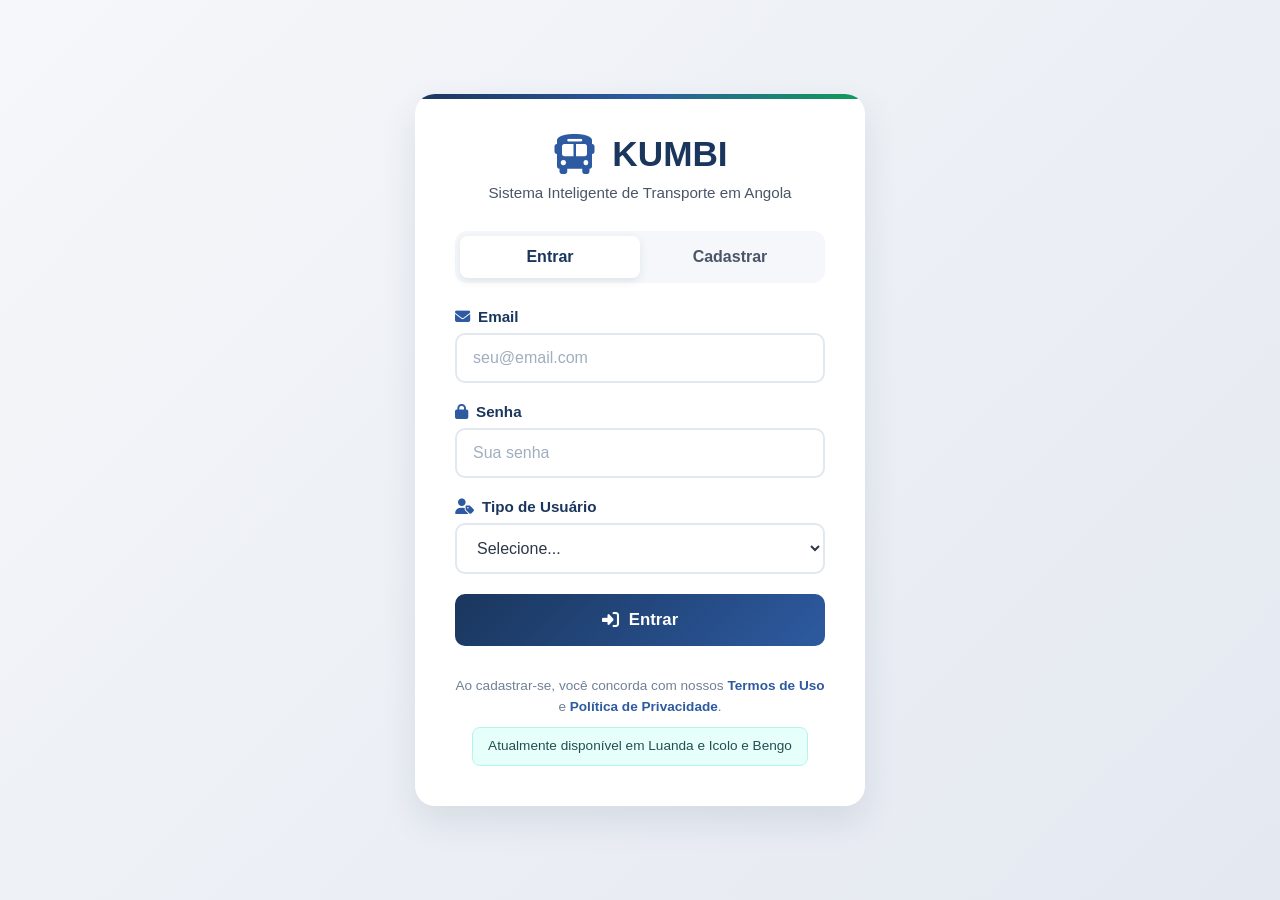
==== frontend/html/index.html @ 6035ec3e "Docs actualizados Algumas alterações, quanto ao css." ====
<!DOCTYPE html>
<html lang="pt">
<head>
    <meta charset="UTF-8">
    <meta name="viewport" content="width=device-width, initial-scale=1.0">
    <title>KUMBI - Sistema de Transporte</title>
    <link rel="stylesheet" href="../css/auth.css">
    <link rel="stylesheet" href="https://cdnjs.cloudflare.com/ajax/libs/font-awesome/6.4.0/css/all.min.css">
</head>
<body>
    <div class="auth-container">
        <div class="auth-header">
            <div class="logo">
                <i class="fas fa-bus"></i>
                <h1>KUMBI</h1>
            </div>
            <p>Sistema Inteligente de Transporte em Angola</p>
        </div>

        <div class="auth-tabs">
            <button class="tab-btn active" data-tab="login">Entrar</button>
            <button class="tab-btn" data-tab="register">Cadastrar</button>
        </div>

        <!-- Formulário de Login -->
        <form id="loginForm" class="auth-form active">
            <div class="form-group">
                <label for="loginEmail"><i class="fas fa-envelope"></i> Email</label>
                <input type="email" id="loginEmail" placeholder="seu@email.com" required>
            </div>
            
            <div class="form-group">
                <label for="loginPassword"><i class="fas fa-lock"></i> Senha</label>
                <input type="password" id="loginPassword" placeholder="Sua senha" required>
            </div>

            <div class="form-group">
                <label for="userType"><i class="fas fa-user-tag"></i> Tipo de Usuário</label>
                <select id="userType" required>
                    <option value="">Selecione...</option>
                    <option value="passageiro">Passageiro</option>
                    <option value="motorista">Motorista</option>
                    <option value="empresa">Empresa</option>
                </select>
            </div>

            <button type="submit" class="btn-primary">
                <i class="fas fa-sign-in-alt"></i> Entrar
            </button>
        </form>

        <!-- Formulário de Cadastro -->
        <form id="registerForm" class="auth-form">
            <div class="form-group">
                <label for="regName"><i class="fas fa-user"></i> Nome Completo</label>
                <input type="text" id="regName" placeholder="Seu nome completo" required>
            </div>

            <div class="form-group">
                <label for="regEmail"><i class="fas fa-envelope"></i> Email</label>
                <input type="email" id="regEmail" placeholder="seu@email.com" required>
            </div>

            <div class="form-group">
                <label for="regPhone"><i class="fas fa-phone"></i> Telefone</label>
                <input type="tel" id="regPhone" placeholder="+244 XXX XXX XXX" required>
            </div>

            <div class="form-group">
                <label for="regPassword"><i class="fas fa-lock"></i> Senha</label>
                <input type="password" id="regPassword" placeholder="Mínimo 8 caracteres" required>
            </div>

            <div class="form-group">
                <label for="regUserType"><i class="fas fa-user-tag"></i> Sou um:</label>
                <select id="regUserType" required onchange="toggleRegistrationFields()">
                    <option value="">Selecione...</option>
                    <option value="passageiro">Passageiro</option>
                    <option value="motorista">Motorista</option>
                    <option value="empresa">Empresa</option>
                </select>
            </div>

            <!-- Campos específicos para Motorista -->
            <div id="motoristaFields" class="extra-fields" style="display: none;">
                <div class="form-group">
                    <label for="regCartaConducao"><i class="fas fa-id-card"></i> Carta de Condução</label>
                    <input type="text" id="regCartaConducao" placeholder="Número da carta">
                </div>
                <div class="form-group">
                    <label for="regEmpresa"><i class="fas fa-building"></i> Empresa Vinculada</label>
                    <input type="text" id="regEmpresa" placeholder="Nome da empresa">
                </div>
            </div>

            <!-- Campos específicos para Empresa -->
            <div id="empresaFields" class="extra-fields" style="display: none;">
                <div class="form-group">
                    <label for="regNIF"><i class="fas fa-file-invoice"></i> NIF da Empresa</label>
                    <input type="text" id="regNIF" placeholder="Número de Identificação Fiscal">
                </div>
                <div class="form-group">
                    <label for="regEndereco"><i class="fas fa-map-marker-alt"></i> Endereço</label>
                    <input type="text" id="regEndereco" placeholder="Endereço da empresa">
                </div>
            </div>

            <button type="submit" class="btn-primary">
                <i class="fas fa-user-plus"></i> Criar Conta
            </button>
        </form>

        <div class="auth-footer">
            <p>Ao cadastrar-se, você concorda com nossos <a href="./index5.html">Termos de Uso</a> e <a href="#">Política de Privacidade</a>.</p>
            <p class="map-note">Atualmente disponível em Luanda e Icolo e Bengo</p>
        </div>
    </div>

    <script src="../js/auth.js"></script>
</body>
</html>
---- frontend/css/auth.css ----
* {
    margin: 0;
    padding: 0;
    box-sizing: border-box;
    font-family: 'Segoe UI', Tahoma, Geneva, Verdana, sans-serif;
}

body {
    background: linear-gradient(135deg, #F5F7FA 0%, #E4E8F0 100%);
    min-height: 100vh;
    display: flex;
    justify-content: center;
    align-items: center;
    padding: 20px;
}

.auth-container {
    background: white;
    border-radius: 20px;
    box-shadow: 0 15px 35px rgba(26, 54, 93, 0.1);
    width: 100%;
    max-width: 450px;
    padding: 40px;
    position: relative;
    overflow: hidden;
}

.auth-container::before {
    content: '';
    position: absolute;
    top: 0;
    left: 0;
    right: 0;
    height: 5px;
    background: linear-gradient(90deg, #1A365D 0%, #2D5AA0 50%, #0F9D58 100%);
}

.auth-header {
    text-align: center;
    margin-bottom: 30px;
}

.logo {
    display: flex;
    align-items: center;
    justify-content: center;
    gap: 15px;
    margin-bottom: 10px;
}

.logo i {
    font-size: 2.5rem;
    color: #2D5AA0;
}

.logo h1 {
    color: #1A365D;
    font-size: 2.2rem;
    font-weight: 700;
}

.auth-header p {
    color: #4A5568;
    font-size: 0.95rem;
}

.auth-tabs {
    display: flex;
    background: #F5F7FA;
    border-radius: 12px;
    padding: 5px;
    margin-bottom: 25px;
}

.tab-btn {
    flex: 1;
    padding: 12px;
    border: none;
    background: transparent;
    color: #4A5568;
    font-weight: 600;
    font-size: 1rem;
    cursor: pointer;
    border-radius: 8px;
    transition: all 0.3s ease;
}

.tab-btn.active {
    background: white;
    color: #1A365D;
    box-shadow: 0 3px 10px rgba(26, 54, 93, 0.1);
}

.auth-form {
    display: none;
    animation: fadeIn 0.5s ease;
}

.auth-form.active {
    display: block;
}

@keyframes fadeIn {
    from { opacity: 0; transform: translateY(10px); }
    to { opacity: 1; transform: translateY(0); }
}

.form-group {
    margin-bottom: 20px;
}

.form-group label {
    display: flex;
    align-items: center;
    gap: 8px;
    color: #1A365D;
    font-weight: 600;
    margin-bottom: 8px;
    font-size: 0.95rem;
}

.form-group label i {
    color: #2D5AA0;
}

.form-group input,
.form-group select {
    width: 100%;
    padding: 14px 16px;
    border: 2px solid #E2E8F0;
    border-radius: 10px;
    font-size: 1rem;
    color: #2D3748;
    transition: all 0.3s ease;
    background: white;
}

.form-group input:focus,
.form-group select:focus {
    outline: none;
    border-color: #2D5AA0;
    box-shadow: 0 0 0 3px rgba(45, 90, 160, 0.1);
}

.form-group input::placeholder {
    color: #A0AEC0;
}

.btn-primary {
    width: 100%;
    padding: 16px;
    background: linear-gradient(135deg, #1A365D 0%, #2D5AA0 100%);
    color: white;
    border: none;
    border-radius: 10px;
    font-size: 1.05rem;
    font-weight: 600;
    cursor: pointer;
    display: flex;
    align-items: center;
    justify-content: center;
    gap: 10px;
    transition: all 0.3s ease;
    margin-top: 10px;
}

.btn-primary:hover {
    background: linear-gradient(135deg, #2D5AA0 0%, #1A365D 100%);
    transform: translateY(-2px);
    box-shadow: 0 7px 15px rgba(26, 54, 93, 0.2);
}

.extra-fields {
    background: #F8FAFC;
    padding: 20px;
    border-radius: 10px;
    margin: 15px 0;
    border-left: 4px solid #0F9D58;
}

.auth-footer {
    margin-top: 30px;
    text-align: center;
    color: #718096;
    font-size: 0.85rem;
    line-height: 1.5;
}

.auth-footer a {
    color: #2D5AA0;
    text-decoration: none;
    font-weight: 600;
}

.auth-footer a:hover {
    text-decoration: underline;
}

.map-note {
    margin-top: 10px;
    padding: 8px 15px;
    background: #E6FFFA;
    color: #234E52;
    border-radius: 8px;
    display: inline-block;
    font-weight: 500;
    border: 1px solid #B2F5EA;
}

/* Responsividade */
@media (max-width: 500px) {
    .auth-container {
        padding: 30px 20px;
    }
    
    .logo h1 {
        font-size: 1.8rem;
    }
}
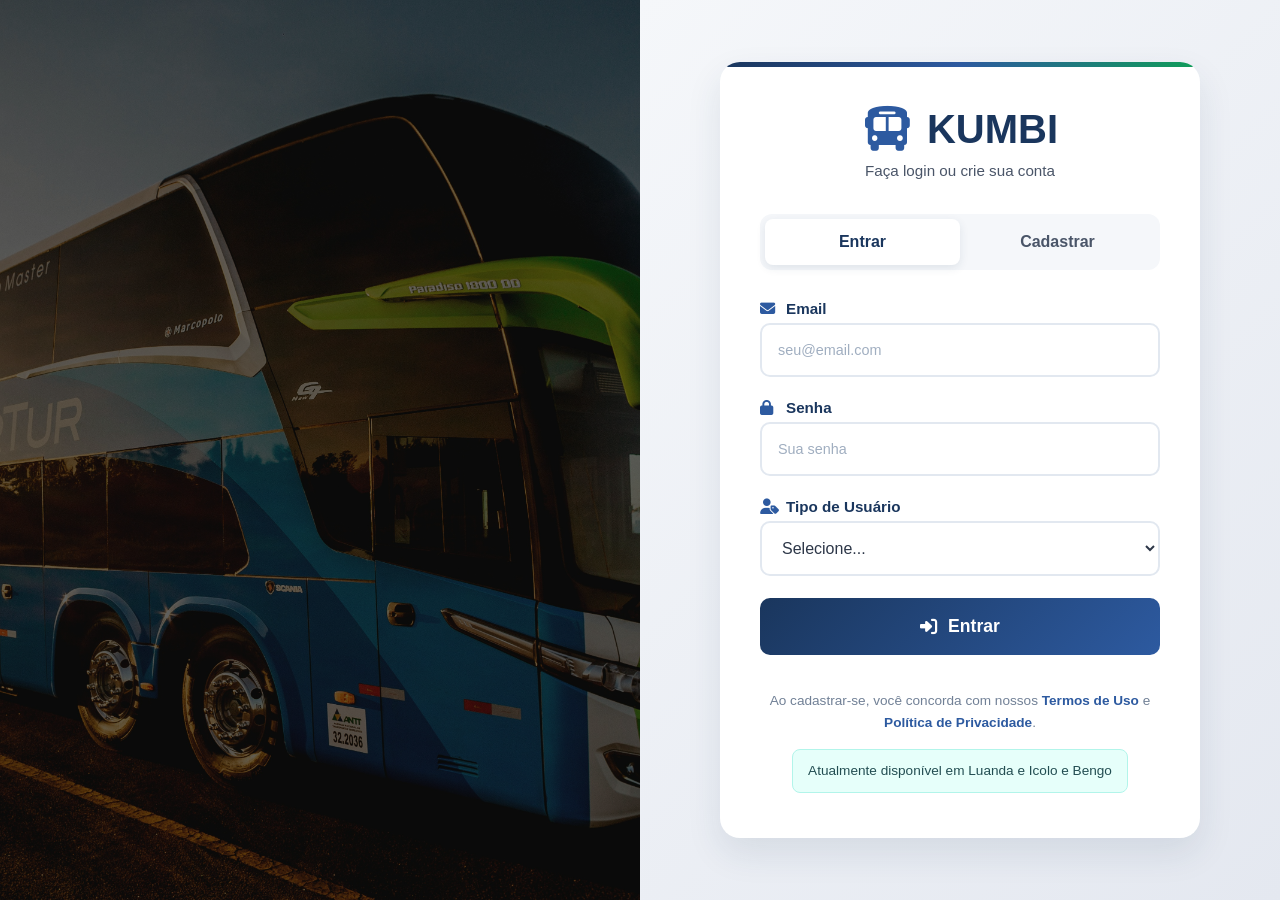
==== commit 7900a260: "Actualizei" ====
--- a/frontend/html/index.html
+++ b/frontend/html/index.html
@@ -1,121 +1,192 @@
 <!DOCTYPE html>
 <html lang="pt">
+
 <head>
     <meta charset="UTF-8">
-    <meta name="viewport" content="width=device-width, initial-scale=1.0">
+    <meta name="viewport" content="width=device-width, initial-scale=1.0, maximum-scale=1.0, user-scalable=yes">
     <title>KUMBI - Sistema de Transporte</title>
-    <link rel="stylesheet" href="../css/auth.css">
     <link rel="stylesheet" href="https://cdnjs.cloudflare.com/ajax/libs/font-awesome/6.4.0/css/all.min.css">
+<link rel="stylesheet" href="/frontend/css/auth.css">
 </head>
+
 <body>
-    <div class="auth-container">
-        <div class="auth-header">
-            <div class="logo">
-                <i class="fas fa-bus"></i>
-                <h1>KUMBI</h1>
-            </div>
-            <p>Sistema Inteligente de Transporte em Angola</p>
-        </div>
+    <!-- Box da Imagem - lado esquerdo -->
+    <div class="image-box">
+       
+    </div>
 
-        <div class="auth-tabs">
-            <button class="tab-btn active" data-tab="login">Entrar</button>
-            <button class="tab-btn" data-tab="register">Cadastrar</button>
-        </div>
-
-        <!-- Formulário de Login -->
-        <form id="loginForm" class="auth-form active">
-            <div class="form-group">
-                <label for="loginEmail"><i class="fas fa-envelope"></i> Email</label>
-                <input type="email" id="loginEmail" placeholder="seu@email.com" required>
-            </div>
-            
-            <div class="form-group">
-                <label for="loginPassword"><i class="fas fa-lock"></i> Senha</label>
-                <input type="password" id="loginPassword" placeholder="Sua senha" required>
+    <!-- Box do Login/Cadastro - lado direito -->
+    <div class="auth-box">
+        <div class="auth-container">
+            <div class="auth-header">
+                <div class="logo">
+                    <i class="fas fa-bus"></i>
+                    <h1>KUMBI</h1>
+                </div>
+                <p>Faça login ou crie sua conta</p>
             </div>
 
-            <div class="form-group">
-                <label for="userType"><i class="fas fa-user-tag"></i> Tipo de Usuário</label>
-                <select id="userType" required>
-                    <option value="">Selecione...</option>
-                    <option value="passageiro">Passageiro</option>
-                    <option value="motorista">Motorista</option>
-                    <option value="empresa">Empresa</option>
-                </select>
+            <div class="auth-tabs">
+                <button class="tab-btn active" data-tab="login">Entrar</button>
+                <button class="tab-btn" data-tab="register">Cadastrar</button>
             </div>
 
-            <button type="submit" class="btn-primary">
-                <i class="fas fa-sign-in-alt"></i> Entrar
-            </button>
-        </form>
+            <!-- Formulário de Login -->
+            <form id="loginForm" class="auth-form active">
+                <div class="form-group">
+                    <label for="loginEmail"><i class="fas fa-envelope"></i> Email</label>
+                    <input type="email" id="loginEmail" placeholder="seu@email.com" required>
+                </div>
 
-        <!-- Formulário de Cadastro -->
-        <form id="registerForm" class="auth-form">
-            <div class="form-group">
-                <label for="regName"><i class="fas fa-user"></i> Nome Completo</label>
-                <input type="text" id="regName" placeholder="Seu nome completo" required>
+                <div class="form-group">
+                    <label for="loginPassword"><i class="fas fa-lock"></i> Senha</label>
+                    <input type="password" id="loginPassword" placeholder="Sua senha" required>
+                </div>
+
+                <div class="form-group">
+                    <label for="userType"><i class="fas fa-user-tag"></i> Tipo de Usuário</label>
+                    <select id="userType" required>
+                        <option value="">Selecione...</option>
+                        <option value="passageiro">Passageiro</option>
+                        <option value="motorista">Motorista</option>
+                        <option value="empresa">Empresa</option>
+                    </select>
+                </div>
+
+                <button type="submit" class="btn-primary">
+                    <i class="fas fa-sign-in-alt"></i> Entrar
+                </button>
+            </form>
+
+            <!-- Formulário de Cadastro -->
+            <form id="registerForm" class="auth-form">
+                <div class="form-group">
+                    <label for="regName"><i class="fas fa-user"></i> Nome Completo</label>
+                    <input type="text" id="regName" placeholder="Seu nome completo" required>
+                </div>
+
+                <div class="form-group">
+                    <label for="regEmail"><i class="fas fa-envelope"></i> Email</label>
+                    <input type="email" id="regEmail" placeholder="seu@email.com" required>
+                </div>
+
+                <div class="form-group">
+                    <label for="regPhone"><i class="fas fa-phone"></i> Telefone</label>
+                    <input type="tel" id="regPhone" placeholder="+244 XXX XXX XXX" required>
+                </div>
+
+                <div class="form-group">
+                    <label for="regPassword"><i class="fas fa-lock"></i> Senha</label>
+                    <input type="password" id="regPassword" placeholder="Mínimo 8 caracteres" required>
+                </div>
+
+                <div class="form-group">
+                    <label for="regUserType"><i class="fas fa-user-tag"></i> Sou um:</label>
+                    <select id="regUserType" required onchange="toggleRegistrationFields()">
+                        <option value="">Selecione...</option>
+                        <option value="passageiro">Passageiro</option>
+                        <option value="motorista">Motorista</option>
+                        <option value="empresa">Empresa</option>
+                    </select>
+                </div>
+
+                <!-- Campos específicos para Motorista -->
+                <div id="motoristaFields" class="extra-fields" style="display: none;">
+                    <div class="form-group">
+                        <label for="regCartaConducao"><i class="fas fa-id-card"></i> Carta de Condução</label>
+                        <input type="text" id="regCartaConducao" placeholder="Número da carta">
+                    </div>
+                    <div class="form-group">
+                        <label for="regEmpresa"><i class="fas fa-building"></i> Empresa Vinculada</label>
+                        <input type="text" id="regEmpresa" placeholder="Nome da empresa">
+                    </div>
+                </div>
+
+                <!-- Campos específicos para Empresa -->
+                <div id="empresaFields" class="extra-fields" style="display: none;">
+                    <div class="form-group">
+                        <label for="regNIF"><i class="fas fa-file-invoice"></i> NIF da Empresa</label>
+                        <input type="text" id="regNIF" placeholder="Número de Identificação Fiscal">
+                    </div>
+                    <div class="form-group">
+                        <label for="regEndereco"><i class="fas fa-map-marker-alt"></i> Endereço</label>
+                        <input type="text" id="regEndereco" placeholder="Endereço da empresa">
+                    </div>
+                </div>
+
+                <button type="submit" class="btn-primary">
+                    <i class="fas fa-user-plus"></i> Criar Conta
+                </button>
+            </form>
+
+            <div class="auth-footer">
+                <p>Ao cadastrar-se, você concorda com nossos <a href="./index5.html">Termos de Uso</a> e <a
+                        href="#">Política de Privacidade</a>.</p>
+                <p class="map-note">Atualmente disponível em Luanda e Icolo e Bengo</p>
             </div>
-
-            <div class="form-group">
-                <label for="regEmail"><i class="fas fa-envelope"></i> Email</label>
-                <input type="email" id="regEmail" placeholder="seu@email.com" required>
-            </div>
-
-            <div class="form-group">
-                <label for="regPhone"><i class="fas fa-phone"></i> Telefone</label>
-                <input type="tel" id="regPhone" placeholder="+244 XXX XXX XXX" required>
-            </div>
-
-            <div class="form-group">
-                <label for="regPassword"><i class="fas fa-lock"></i> Senha</label>
-                <input type="password" id="regPassword" placeholder="Mínimo 8 caracteres" required>
-            </div>
-
-            <div class="form-group">
-                <label for="regUserType"><i class="fas fa-user-tag"></i> Sou um:</label>
-                <select id="regUserType" required onchange="toggleRegistrationFields()">
-                    <option value="">Selecione...</option>
-                    <option value="passageiro">Passageiro</option>
-                    <option value="motorista">Motorista</option>
-                    <option value="empresa">Empresa</option>
-                </select>
-            </div>
-
-            <!-- Campos específicos para Motorista -->
-            <div id="motoristaFields" class="extra-fields" style="display: none;">
-                <div class="form-group">
-                    <label for="regCartaConducao"><i class="fas fa-id-card"></i> Carta de Condução</label>
-                    <input type="text" id="regCartaConducao" placeholder="Número da carta">
-                </div>
-                <div class="form-group">
-                    <label for="regEmpresa"><i class="fas fa-building"></i> Empresa Vinculada</label>
-                    <input type="text" id="regEmpresa" placeholder="Nome da empresa">
-                </div>
-            </div>
-
-            <!-- Campos específicos para Empresa -->
-            <div id="empresaFields" class="extra-fields" style="display: none;">
-                <div class="form-group">
-                    <label for="regNIF"><i class="fas fa-file-invoice"></i> NIF da Empresa</label>
-                    <input type="text" id="regNIF" placeholder="Número de Identificação Fiscal">
-                </div>
-                <div class="form-group">
-                    <label for="regEndereco"><i class="fas fa-map-marker-alt"></i> Endereço</label>
-                    <input type="text" id="regEndereco" placeholder="Endereço da empresa">
-                </div>
-            </div>
-
-            <button type="submit" class="btn-primary">
-                <i class="fas fa-user-plus"></i> Criar Conta
-            </button>
-        </form>
-
-        <div class="auth-footer">
-            <p>Ao cadastrar-se, você concorda com nossos <a href="./index5.html">Termos de Uso</a> e <a href="#">Política de Privacidade</a>.</p>
-            <p class="map-note">Atualmente disponível em Luanda e Icolo e Bengo</p>
         </div>
     </div>
 
-    <script src="../js/auth.js"></script>
+    <script>
+        // Função para alternar entre as abas de login e cadastro
+        document.querySelectorAll('.tab-btn').forEach(btn => {
+            btn.addEventListener('click', function () {
+                // Remove active de todos os botões e forms
+                document.querySelectorAll('.tab-btn').forEach(b => b.classList.remove('active'));
+                document.querySelectorAll('.auth-form').forEach(f => f.classList.remove('active'));
+
+                // Adiciona active no botão clicado
+                this.classList.add('active');
+
+                // Mostra o form correspondente
+                const tab = this.dataset.tab;
+                if (tab === 'login') {
+                    document.getElementById('loginForm').classList.add('active');
+                } else {
+                    document.getElementById('registerForm').classList.add('active');
+                }
+            });
+        });
+
+        // Função para mostrar/esconder campos específicos no cadastro
+        window.toggleRegistrationFields = function () {
+            const userType = document.getElementById('regUserType').value;
+            const motoristaFields = document.getElementById('motoristaFields');
+            const empresaFields = document.getElementById('empresaFields');
+
+            motoristaFields.style.display = 'none';
+            empresaFields.style.display = 'none';
+
+            if (userType === 'motorista') {
+                motoristaFields.style.display = 'block';
+            } else if (userType === 'empresa') {
+                empresaFields.style.display = 'block';
+            }
+        };
+
+        // Prevenir envio dos formulários para demonstração
+        document.getElementById('loginForm').addEventListener('submit', function (e) {
+            e.preventDefault();
+            alert('Funcionalidade de login em desenvolvimento!');
+        });
+
+        document.getElementById('registerForm').addEventListener('submit', function (e) {
+            e.preventDefault();
+            alert('Funcionalidade de cadastro em desenvolvimento!');
+        });
+
+        // Ajuste dinâmico para diferentes orientações
+        function handleOrientationChange() {
+            if (window.innerHeight < 500 && window.innerWidth > window.innerHeight) {
+                document.body.style.flexDirection = 'row';
+            } else if (window.innerWidth <= 768) {
+                document.body.style.flexDirection = 'column';
+            }
+        }
+
+        window.addEventListener('resize', handleOrientationChange);
+        window.addEventListener('orientationchange', handleOrientationChange);
+    </script>
 </body>
-</html>
+
+</html>
--- a/frontend/css/auth.css
+++ b/frontend/css/auth.css
@@ -6,12 +6,92 @@
 }
 
 body {
+    min-height: 100vh;
+    display: flex;
+    flex-wrap: wrap;
+}
+
+/* Box da Imagem - lado esquerdo (50% da tela) */
+.image-box {
+    width: 50%;
+    height: 100vh;
+    position: relative;
+    background: linear-gradient(rgba(0, 0, 0, 0.6), rgba(0, 0, 0, 0.6)), url('/image/onibusKumbi.jpg');
+    background-size: cover;
+    background-position: center;
+    background-repeat: no-repeat;
+    display: flex;
+    align-items: center;
+    justify-content: center;
+    padding: 40px;
+    position: sticky;
+    top: 0;
+}
+
+.image-content {
+    color: white;
+    max-width: 500px;
+    z-index: 2;
+    width: 100%;
+}
+
+.image-content h2 {
+    font-size: clamp(2rem, 5vw, 3.5rem);
+    margin-bottom: 20px;
+    font-weight: 700;
+    text-shadow: 2px 2px 4px rgba(0, 0, 0, 0.3);
+    line-height: 1.2;
+}
+
+.image-content p {
+    font-size: clamp(1rem, 2vw, 1.3rem);
+    margin-bottom: 30px;
+    line-height: 1.6;
+    opacity: 0.95;
+    text-shadow: 1px 1px 2px rgba(0, 0, 0, 0.3);
+}
+
+.image-features {
+    display: flex;
+    flex-direction: column;
+    gap: 15px;
+}
+
+.image-features span {
+    display: flex;
+    align-items: center;
+    gap: 15px;
+    font-size: clamp(0.9rem, 1.5vw, 1.1rem);
+    background: rgba(255, 255, 255, 0.1);
+    padding: clamp(10px, 2vh, 15px) clamp(15px, 3vw, 20px);
+    border-radius: 10px;
+    backdrop-filter: blur(5px);
+    border: 1px solid rgba(255, 255, 255, 0.2);
+    transition: transform 0.3s ease;
+}
+
+.image-features span:hover {
+    transform: translateX(10px);
+    background: rgba(255, 255, 255, 0.2);
+}
+
+.image-features i {
+    width: 25px;
+    color: #0F9D58;
+    font-size: 1.2rem;
+    flex-shrink: 0;
+}
+
+/* Box do Login/Cadastro - lado direito (50% da tela) */
+.auth-box {
+    width: 50%;
+    min-height: 100vh;
     background: linear-gradient(135deg, #F5F7FA 0%, #E4E8F0 100%);
-    min-height: 100vh;
-    display: flex;
+    display: flex;
+    align-items: center;
     justify-content: center;
-    align-items: center;
-    padding: 20px;
+    padding: 30px 20px;
+    overflow-y: auto;
 }
 
 .auth-container {
@@ -19,10 +99,11 @@
     border-radius: 20px;
     box-shadow: 0 15px 35px rgba(26, 54, 93, 0.1);
     width: 100%;
-    max-width: 450px;
-    padding: 40px;
+    max-width: 480px;
+    padding: clamp(25px, 5vw, 45px) clamp(20px, 4vw, 40px);
     position: relative;
     overflow: hidden;
+    margin: auto;
 }
 
 .auth-container::before {
@@ -37,31 +118,32 @@
 
 .auth-header {
     text-align: center;
-    margin-bottom: 30px;
+    margin-bottom: clamp(20px, 4vh, 35px);
 }
 
 .logo {
     display: flex;
     align-items: center;
     justify-content: center;
-    gap: 15px;
+    gap: clamp(10px, 2vw, 15px);
     margin-bottom: 10px;
+    flex-wrap: wrap;
 }
 
 .logo i {
-    font-size: 2.5rem;
+    font-size: clamp(2rem, 5vw, 2.8rem);
     color: #2D5AA0;
 }
 
 .logo h1 {
     color: #1A365D;
-    font-size: 2.2rem;
+    font-size: clamp(1.8rem, 4vw, 2.5rem);
     font-weight: 700;
 }
 
 .auth-header p {
     color: #4A5568;
-    font-size: 0.95rem;
+    font-size: clamp(0.85rem, 2vw, 0.95rem);
 }
 
 .auth-tabs {
@@ -69,20 +151,21 @@
     background: #F5F7FA;
     border-radius: 12px;
     padding: 5px;
-    margin-bottom: 25px;
+    margin-bottom: clamp(20px, 4vh, 30px);
 }
 
 .tab-btn {
     flex: 1;
-    padding: 12px;
+    padding: clamp(10px, 2vh, 14px) clamp(8px, 1.5vw, 12px);
     border: none;
     background: transparent;
     color: #4A5568;
     font-weight: 600;
-    font-size: 1rem;
+    font-size: clamp(0.9rem, 2vw, 1rem);
     cursor: pointer;
     border-radius: 8px;
     transition: all 0.3s ease;
+    white-space: nowrap;
 }
 
 .tab-btn.active {
@@ -101,12 +184,19 @@
 }
 
 @keyframes fadeIn {
-    from { opacity: 0; transform: translateY(10px); }
-    to { opacity: 1; transform: translateY(0); }
+    from {
+        opacity: 0;
+        transform: translateY(10px);
+    }
+
+    to {
+        opacity: 1;
+        transform: translateY(0);
+    }
 }
 
 .form-group {
-    margin-bottom: 20px;
+    margin-bottom: clamp(15px, 3vh, 22px);
 }
 
 .form-group label {
@@ -115,21 +205,22 @@
     gap: 8px;
     color: #1A365D;
     font-weight: 600;
-    margin-bottom: 8px;
-    font-size: 0.95rem;
+    margin-bottom: 6px;
+    font-size: clamp(0.85rem, 2vw, 0.95rem);
 }
 
 .form-group label i {
     color: #2D5AA0;
+    width: 18px;
 }
 
 .form-group input,
 .form-group select {
     width: 100%;
-    padding: 14px 16px;
+    padding: clamp(12px, 2.5vh, 16px) clamp(12px, 2.5vw, 16px);
     border: 2px solid #E2E8F0;
     border-radius: 10px;
-    font-size: 1rem;
+    font-size: clamp(0.9rem, 2vw, 1rem);
     color: #2D3748;
     transition: all 0.3s ease;
     background: white;
@@ -144,16 +235,17 @@
 
 .form-group input::placeholder {
     color: #A0AEC0;
+    font-size: 0.9rem;
 }
 
 .btn-primary {
     width: 100%;
-    padding: 16px;
+    padding: clamp(14px, 3vh, 18px) 16px;
     background: linear-gradient(135deg, #1A365D 0%, #2D5AA0 100%);
     color: white;
     border: none;
     border-radius: 10px;
-    font-size: 1.05rem;
+    font-size: clamp(0.95rem, 2.2vw, 1.1rem);
     font-weight: 600;
     cursor: pointer;
     display: flex;
@@ -170,20 +262,24 @@
     box-shadow: 0 7px 15px rgba(26, 54, 93, 0.2);
 }
 
+.btn-primary:active {
+    transform: translateY(0);
+}
+
 .extra-fields {
     background: #F8FAFC;
-    padding: 20px;
+    padding: clamp(15px, 3vh, 22px);
     border-radius: 10px;
     margin: 15px 0;
     border-left: 4px solid #0F9D58;
 }
 
 .auth-footer {
-    margin-top: 30px;
+    margin-top: clamp(20px, 4vh, 35px);
     text-align: center;
     color: #718096;
-    font-size: 0.85rem;
-    line-height: 1.5;
+    font-size: clamp(0.75rem, 1.8vw, 0.85rem);
+    line-height: 1.6;
 }
 
 .auth-footer a {
@@ -197,23 +293,346 @@
 }
 
 .map-note {
-    margin-top: 10px;
-    padding: 8px 15px;
+    margin-top: 15px;
+    padding: clamp(6px, 1.5vh, 10px) clamp(10px, 2vw, 15px);
     background: #E6FFFA;
     color: #234E52;
     border-radius: 8px;
     display: inline-block;
     font-weight: 500;
     border: 1px solid #B2F5EA;
-}
-
-/* Responsividade */
-@media (max-width: 500px) {
+    font-size: clamp(0.75rem, 1.8vw, 0.85rem);
+}
+
+/* Tablet Landscape (1024px - 768px) */
+@media (max-width: 1024px) and (min-width: 769px) {
+    .image-content h2 {
+        font-size: 2.8rem;
+    }
+
+    .image-features span {
+        font-size: 1rem;
+    }
+
     .auth-container {
+        max-width: 420px;
+    }
+}
+
+/* Tablet Portrait e Celulares Grandes */
+@media (max-width: 768px) {
+    body {
+        flex-direction: column;
+    }
+
+    .image-box {
+        width: 100%;
+        height: 45vh;
+        min-height: 350px;
+        position: relative;
         padding: 30px 20px;
     }
-    
+
+    .auth-box {
+        width: 100%;
+        min-height: auto;
+        padding: 25px 15px;
+    }
+
+    .image-content {
+        text-align: center;
+        max-width: 600px;
+    }
+
+    .image-content h2 {
+        font-size: 2.5rem;
+        margin-bottom: 10px;
+    }
+
+    .image-content p {
+        font-size: 1.1rem;
+        margin-bottom: 20px;
+    }
+
+    .image-features {
+        flex-direction: row;
+        flex-wrap: wrap;
+        justify-content: center;
+        gap: 10px;
+    }
+
+    .image-features span {
+        flex: 1 1 auto;
+        min-width: 200px;
+        font-size: 0.95rem;
+        padding: 12px 15px;
+    }
+
+    .image-features span:hover {
+        transform: translateY(-5px);
+    }
+
+    .auth-container {
+        max-width: 500px;
+        padding: 30px 25px;
+    }
+
+    .logo h1 {
+        font-size: 2.2rem;
+    }
+}
+
+/* Celular Médio (480px - 376px) */
+@media (max-width: 480px) {
+    .image-box {
+        height: auto;
+        min-height: 300px;
+        padding: 25px 15px;
+    }
+
+    .image-content h2 {
+        font-size: 2rem;
+    }
+
+    .image-content p {
+        font-size: 1rem;
+    }
+
+    .image-features {
+        flex-direction: column;
+        gap: 8px;
+    }
+
+    .image-features span {
+        min-width: 100%;
+        font-size: 0.9rem;
+        padding: 10px 12px;
+    }
+
+    .auth-box {
+        padding: 20px 12px;
+    }
+
+    .auth-container {
+        padding: 25px 18px;
+    }
+
+    .logo {
+        gap: 8px;
+    }
+
+    .logo i {
+        font-size: 2rem;
+    }
+
     .logo h1 {
         font-size: 1.8rem;
     }
+
+    .auth-tabs {
+        margin-bottom: 20px;
+    }
+
+    .tab-btn {
+        font-size: 0.9rem;
+        padding: 10px 5px;
+    }
+
+    .form-group {
+        margin-bottom: 15px;
+    }
+
+    .form-group input,
+    .form-group select {
+        padding: 12px;
+        font-size: 0.95rem;
+    }
+
+    .btn-primary {
+        padding: 14px;
+        font-size: 1rem;
+    }
+
+    .extra-fields {
+        padding: 15px;
+        margin: 10px 0;
+    }
+}
+
+/* Celular Pequeno (375px e abaixo) */
+@media (max-width: 375px) {
+    .image-box {
+        min-height: 280px;
+        padding: 20px 12px;
+    }
+
+    .image-content h2 {
+        font-size: 1.8rem;
+    }
+
+    .image-content p {
+        font-size: 0.95rem;
+        margin-bottom: 15px;
+    }
+
+    .image-features span {
+        font-size: 0.85rem;
+        padding: 8px 10px;
+    }
+
+    .auth-container {
+        padding: 20px 15px;
+    }
+
+    .logo h1 {
+        font-size: 1.6rem;
+    }
+
+    .auth-header p {
+        font-size: 0.8rem;
+    }
+
+    .tab-btn {
+        font-size: 0.8rem;
+        padding: 8px 4px;
+    }
+
+    .form-group label {
+        font-size: 0.8rem;
+    }
+
+    .form-group input,
+    .form-group select {
+        padding: 10px;
+        font-size: 0.9rem;
+    }
+
+    .btn-primary {
+        padding: 12px;
+        font-size: 0.95rem;
+    }
+
+    .auth-footer {
+        font-size: 0.7rem;
+    }
+
+    .map-note {
+        font-size: 0.7rem;
+        padding: 5px 10px;
+    }
+}
+
+/* Telas Muito Grandes (acima de 1920px) */
+@media (min-width: 1920px) {
+    .image-content {
+        max-width: 700px;
+    }
+
+    .image-content h2 {
+        font-size: 4rem;
+    }
+
+    .image-content p {
+        font-size: 1.5rem;
+    }
+
+    .image-features span {
+        font-size: 1.2rem;
+        padding: 18px 25px;
+    }
+
+    .auth-container {
+        max-width: 550px;
+        padding: 50px;
+    }
+}
+
+/* Suporte para orientação paisagem em celulares */
+@media (max-height: 500px) and (orientation: landscape) {
+    .image-box {
+        height: 100vh;
+    }
+
+    .auth-box {
+        min-height: 100vh;
+    }
+
+    .image-content h2 {
+        font-size: 2rem;
+        margin-bottom: 10px;
+    }
+
+    .image-content p {
+        font-size: 1rem;
+        margin-bottom: 15px;
+    }
+
+    .image-features {
+        flex-direction: row;
+        flex-wrap: wrap;
+        gap: 8px;
+    }
+
+    .image-features span {
+        flex: 1 1 auto;
+        min-width: 180px;
+        padding: 8px 12px;
+    }
+
+    .auth-container {
+        padding: 20px;
+        max-height: 95vh;
+        overflow-y: auto;
+    }
+
+    .auth-header {
+        margin-bottom: 15px;
+    }
+
+    .form-group {
+        margin-bottom: 12px;
+    }
+}
+
+/* Melhorias de toque para dispositivos móveis */
+@media (hover: none) and (pointer: coarse) {
+
+    .tab-btn,
+    .btn-primary,
+    .image-features span,
+    .auth-footer a {
+        -webkit-tap-highlight-color: transparent;
+    }
+
+    .tab-btn:active,
+    .btn-primary:active {
+        opacity: 0.8;
+    }
+
+    .image-features span:active {
+        background: rgba(255, 255, 255, 0.25);
+    }
+
+    input,
+    select,
+    button {
+        font-size: 16px !important;
+        /* Previne zoom automático no iOS */
+    }
+}
+
+/* Suporte para telas de alta resolução */
+@media (-webkit-min-device-pixel-ratio: 2),
+(min-resolution: 192dpi) {
+    .image-box {
+        background-image: linear-gradient(rgba(0, 0, 0, 0.6), rgba(0, 0, 0, 0.6)), url('/image/onibusKumbi.jpg');
+    }
+}
+
+/* Animação suave para mudanças de tamanho */
+.image-box,
+.auth-box,
+.auth-container,
+.image-features span {
+    transition: all 0.3s ease-in-out;
 }
